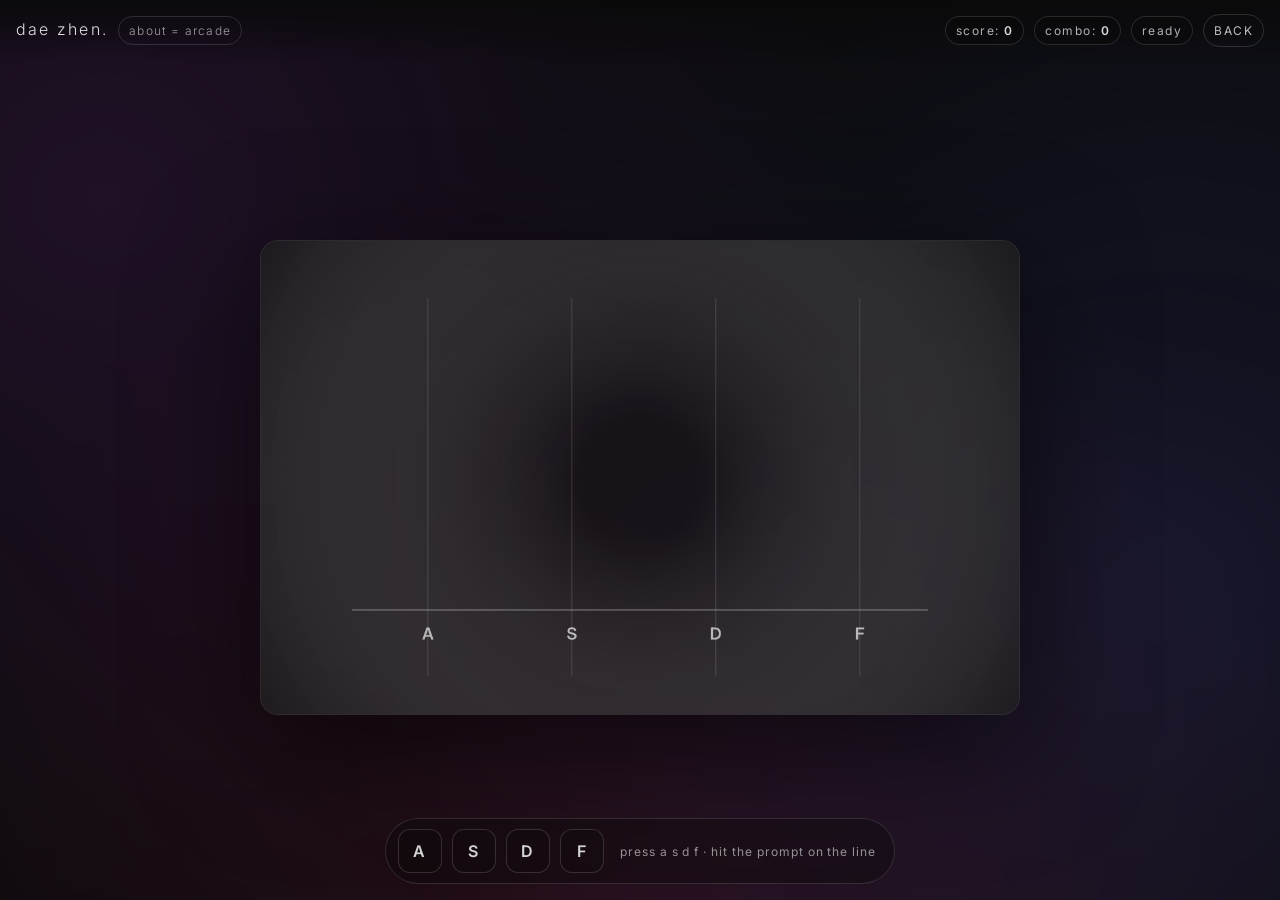
==== about.html @ 18a5322f "add arcade game to about page" ====
<!DOCTYPE html>
<html lang="en">
<head>
  <meta charset="UTF-8" />
  <meta name="viewport" content="width=device-width, initial-scale=1.0"/>
  <title>about · dae zhen.</title>

  <link rel="preconnect" href="https://fonts.googleapis.com">
  <link rel="preconnect" href="https://fonts.gstatic.com" crossorigin>
  <link href="https://fonts.googleapis.com/css2?family=Inter:wght@300;400;600&display=swap" rel="stylesheet">

  <style>
    :root{
      --bg:#0a0a0a;
      --fg:#eaeaea;
      --muted:rgba(234,234,234,0.65);
      --line:rgba(234,234,234,0.14);
    }
    *{box-sizing:border-box}
    body{
      margin:0;
      font-family:Inter,system-ui,sans-serif;
      background:var(--bg);
      color:var(--fg);
      min-height:100vh;
      overflow:hidden;
    }

    .glow{
      position:fixed; inset:-20%;
      background:
        radial-gradient(circle at 20% 30%, rgba(130,52,175,0.18), transparent 45%),
        radial-gradient(circle at 80% 60%, rgba(81,91,212,0.16), transparent 50%),
        radial-gradient(circle at 50% 90%, rgba(221,42,123,0.14), transparent 55%);
      filter: blur(24px);
      pointer-events:none;
      z-index:0;
    }

    header{
      position:fixed;
      top:0; left:0; right:0;
      padding:14px 16px;
      display:flex;
      align-items:center;
      justify-content:space-between;
      gap:12px;
      z-index:3;
      background: linear-gradient(to bottom, rgba(10,10,10,0.92), rgba(10,10,10,0));
    }
    .title{
      letter-spacing:0.14em;
      text-transform:lowercase;
      font-weight:300;
      opacity:0.95;
      display:flex;
      align-items:baseline;
      gap:10px;
      flex-wrap:wrap;
    }
    .pill{
      font-size:12px;
      color:rgba(234,234,234,0.7);
      border:1px solid rgba(234,234,234,0.16);
      padding:6px 10px;
      border-radius:999px;
      letter-spacing:0.1em;
      text-transform:lowercase;
    }
    .hud{
      display:flex; gap:10px; align-items:center;
      flex-wrap:wrap;
      justify-content:flex-end;
    }
    .hud span{
      font-size:12px;
      letter-spacing:0.12em;
      text-transform:lowercase;
      color:rgba(234,234,234,0.75);
      border:1px solid rgba(234,234,234,0.14);
      padding:6px 10px;
      border-radius:999px;
      background:rgba(10,10,10,0.35);
      backdrop-filter: blur(6px);
    }
    .hud b{color:rgba(234,234,234,0.92); font-weight:600}

    a.back{
      color:rgba(234,234,234,0.8);
      text-decoration:none;
      border:1px solid rgba(234,234,234,0.16);
      padding:8px 10px;
      border-radius:999px;
      letter-spacing:0.12em;
      text-transform:uppercase;
      font-size:12px;
    }
    a.back:hover{opacity:0.7}

    .wrap{
      position:relative;
      z-index:2;
      height:100vh;
      display:flex;
      align-items:center;
      justify-content:center;
      padding:72px 14px 18px;
    }

    .stage{
      width:min(760px, 100%);
      aspect-ratio: 16 / 10;
      border:1px solid rgba(234,234,234,0.14);
      border-radius:18px;
      background:rgba(10,10,10,0.55);
      backdrop-filter: blur(10px);
      box-shadow: 0 30px 120px rgba(0,0,0,0.55);
      overflow:hidden;
      position:relative;
    }
    canvas{display:block; width:100%; height:100%}

    .footer{
      position:fixed;
      bottom:0; left:0; right:0;
      padding:12px 14px 16px;
      display:flex;
      justify-content:center;
      z-index:3;
      gap:10px;
    }

    .keys{
      display:flex;
      gap:10px;
      align-items:center;
      border:1px solid rgba(234,234,234,0.14);
      border-radius:999px;
      padding:10px 12px;
      background:rgba(10,10,10,0.35);
      backdrop-filter: blur(8px);
      flex-wrap:wrap;
      justify-content:center;
    }
    .k{
      width:44px; height:44px;
      border-radius:12px;
      border:1px solid rgba(234,234,234,0.16);
      display:flex;
      align-items:center;
      justify-content:center;
      font-weight:600;
      letter-spacing:0.08em;
      color:rgba(234,234,234,0.9);
      user-select:none;
      cursor:pointer;
      background:rgba(10,10,10,0.25);
      transition: transform 0.08s ease, opacity 0.08s ease;
    }
    .k:active{transform: translateY(1px); opacity:0.9}
    .hint{
      color:rgba(234,234,234,0.6);
      letter-spacing:0.08em;
      text-transform:lowercase;
      font-size:12px;
      padding:0 6px;
    }
  </style>
</head>

<body>
  <div class="glow"></div>

  <header>
    <div class="title">
      <span>dae zhen.</span>
      <span class="pill">about = arcade</span>
    </div>
    <div class="hud">
      <span>score: <b id="score">0</b></span>
      <span>combo: <b id="combo">0</b></span>
      <span id="status">ready</span>
      <a class="back" href="/">back</a>
    </div>
  </header>

  <div class="wrap">
    <div class="stage">
      <canvas id="c" width="1280" height="800"></canvas>
    </div>
  </div>

  <div class="footer">
    <div class="keys" aria-label="controls">
      <div class="k" data-key="A">A</div>
      <div class="k" data-key="S">S</div>
      <div class="k" data-key="D">D</div>
      <div class="k" data-key="F">F</div>
      <div class="hint">press a s d f · hit the prompt on the line</div>
    </div>
  </div>

  <script>
    const canvas = document.getElementById("c");
    const ctx = canvas.getContext("2d");

    const scoreEl = document.getElementById("score");
    const comboEl = document.getElementById("combo");
    const statusEl = document.getElementById("status");

    const lanes = ["A","S","D","F"];
    const laneX = (i) => (canvas.width * (0.22 + i * 0.19));
    const hitY = canvas.height * 0.78;

    const callouts = [
      "killthesun",
      "t3ddyboi",
      "ghost stories 98",
      "saviour",
      "water",
      "fairmont freestyle",
      "4ever"
    ];

    let score = 0;
    let combo = 0;
    let t = 0;

    const notes = [];
    const baseSpeed = 3.2;

    function setStatus(text){ statusEl.textContent = text; }
    function clamp(n,a,b){ return Math.max(a, Math.min(b,n)); }

    function spawnNote(){
      const lane = Math.floor(Math.random() * lanes.length);
      const label = callouts[Math.floor(Math.random() * callouts.length)];
      notes.push({ lane, y: -40, label });
    }

    function roundRect(x,y,w,h,r){
      const rr = Math.min(r, w/2, h/2);
      ctx.beginPath();
      ctx.moveTo(x+rr, y);
      ctx.arcTo(x+w, y, x+w, y+h, rr);
      ctx.arcTo(x+w, y+h, x, y+h, rr);
      ctx.arcTo(x, y+h, x, y, rr);
      ctx.arcTo(x, y, x+w, y, rr);
      ctx.closePath();
    }

    function drawBackground(){
      ctx.clearRect(0,0,canvas.width,canvas.height);

      const g = ctx.createRadialGradient(canvas.width/2, canvas.height/2, 100, canvas.width/2, canvas.height/2, 900);
      g.addColorStop(0, "rgba(255,255,255,0.03)");
      g.addColorStop(1, "rgba(0,0,0,0.55)");
      ctx.fillStyle = g;
      ctx.fillRect(0,0,canvas.width,canvas.height);

      ctx.strokeStyle = "rgba(234,234,234,0.12)";
      ctx.lineWidth = 2;
      for(let i=0;i<lanes.length;i++){
        ctx.beginPath();
        ctx.moveTo(laneX(i), canvas.height*0.12);
        ctx.lineTo(laneX(i), canvas.height*0.92);
        ctx.stroke();
      }

      ctx.strokeStyle = "rgba(234,234,234,0.28)";
      ctx.lineWidth = 3;
      ctx.beginPath();
      ctx.moveTo(canvas.width*0.12, hitY);
      ctx.lineTo(canvas.width*0.88, hitY);
      ctx.stroke();

      ctx.font = "600 28px Inter, system-ui, sans-serif";
      ctx.textAlign = "center";
      ctx.textBaseline = "middle";
      for(let i=0;i<lanes.length;i++){
        ctx.fillStyle = "rgba(234,234,234,0.75)";
        ctx.fillText(lanes[i], laneX(i), hitY + 42);
      }
    }

    function drawNote(n){
      const x = laneX(n.lane);
      const w = 240;
      const h = 54;
      const y = n.y;

      const grad = ctx.createLinearGradient(x - w/2, y, x + w/2, y);
      grad.addColorStop(0, "rgba(245,133,41,0.85)");
      grad.addColorStop(0.33, "rgba(221,42,123,0.85)");
      grad.addColorStop(0.66, "rgba(129,52,175,0.85)");
      grad.addColorStop(1, "rgba(81,91,212,0.85)");

      ctx.fillStyle = "rgba(10,10,10,0.65)";
      ctx.strokeStyle = grad;
      ctx.lineWidth = 3;

      roundRect(x - w/2, y - h/2, w, h, 14);
      ctx.fill();
      ctx.stroke();

      ctx.fillStyle = "rgba(234,234,234,0.95)";
      ctx.font = "400 18px Inter, system-ui, sans-serif";
      ctx.fillText(n.label, x, y);
    }

    function update(){
      t++;

      const ramp = clamp(Math.floor(t / 1200), 0, 6);
      const speed = baseSpeed + ramp * 0.25;
      const spawnEvery = clamp(52 - ramp * 3, 30, 52);

      if(t % spawnEvery === 0) spawnNote();

      for(const n of notes){
        n.y += speed * 2.2;
      }

      for(let i=notes.length-1;i>=0;i--){
        if(notes[i].y > canvas.height + 80){
          notes.splice(i,1);
          combo = 0;
          comboEl.textContent = combo;
          setStatus("miss");
        }
      }
    }

    function draw(){
      drawBackground();
      for(const n of notes) drawNote(n);
    }

    function judge(laneKey){
      const laneIndex = lanes.indexOf(laneKey);
      if(laneIndex === -1) return;

      let bestIdx = -1;
      let bestDist = Infinity;

      for(let i=0;i<notes.length;i++){
        const n = notes[i];
        if(n.lane !== laneIndex) continue;
        const dist = Math.abs(n.y - hitY);
        if(dist < bestDist){
          bestDist = dist;
          bestIdx = i;
        }
      }

      if(bestIdx === -1){
        combo = 0;
        comboEl.textContent = combo;
        setStatus("miss");
        return;
      }

      if(bestDist <= 18){
        notes.splice(bestIdx,1);
        score += 150 + combo * 2;
        combo += 1;
        setStatus("perfect");
      } else if(bestDist <= 42){
        notes.splice(bestIdx,1);
        score += 80 + combo;
        combo += 1;
        setStatus("good");
      } else {
        combo = 0;
        setStatus("miss");
      }

      scoreEl.textContent = score;
      comboEl.textContent = combo;
    }

    function loop(){
      update();
      draw();
      requestAnimationFrame(loop);
    }
    loop();

    window.addEventListener("keydown", (e) => {
      const k = e.key.toUpperCase();
      if(lanes.includes(k)) judge(k);
    });

    document.querySelectorAll(".k").forEach(btn => {
      btn.addEventListener("click", () => judge(btn.dataset.key));
      btn.addEventListener("touchstart", (e) => { e.preventDefault(); judge(btn.dataset.key); }, {passive:false});
    });
  </script>
</body>
</html>
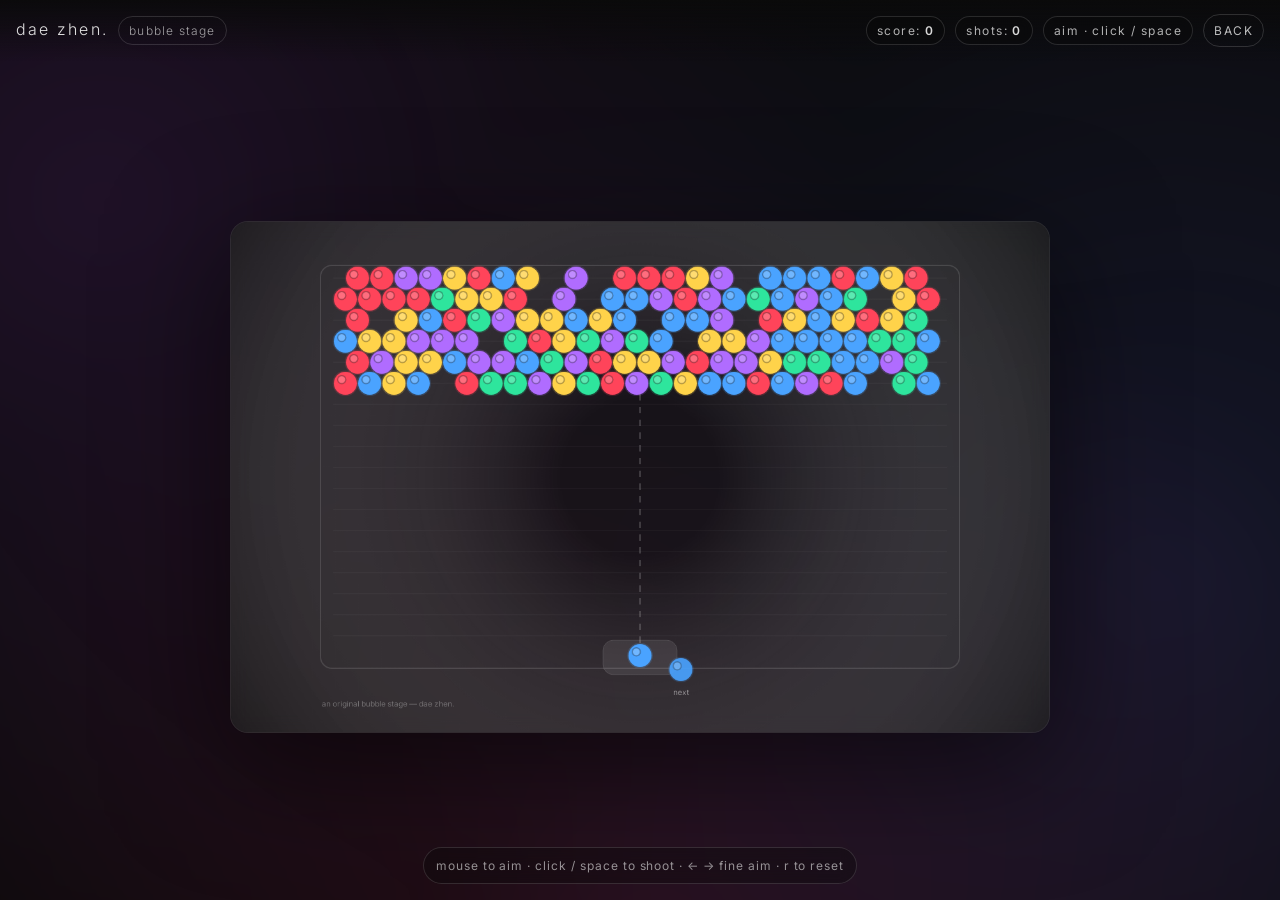
==== commit 7c3846df: "add bubble shooter game to about page" ====
--- a/about.html
+++ b/about.html
@@ -4,182 +4,46 @@
   <meta charset="UTF-8" />
   <meta name="viewport" content="width=device-width, initial-scale=1.0"/>
   <title>about · dae zhen.</title>
-
   <link rel="preconnect" href="https://fonts.googleapis.com">
   <link rel="preconnect" href="https://fonts.gstatic.com" crossorigin>
   <link href="https://fonts.googleapis.com/css2?family=Inter:wght@300;400;600&display=swap" rel="stylesheet">
-
   <style>
-    :root{
-      --bg:#0a0a0a;
-      --fg:#eaeaea;
-      --muted:rgba(234,234,234,0.65);
-      --line:rgba(234,234,234,0.14);
-    }
+    :root{--bg:#0a0a0a;--fg:#eaeaea;--muted:rgba(234,234,234,.65);--line:rgba(234,234,234,.14)}
     *{box-sizing:border-box}
-    body{
-      margin:0;
-      font-family:Inter,system-ui,sans-serif;
-      background:var(--bg);
-      color:var(--fg);
-      min-height:100vh;
-      overflow:hidden;
-    }
-
-    .glow{
-      position:fixed; inset:-20%;
-      background:
-        radial-gradient(circle at 20% 30%, rgba(130,52,175,0.18), transparent 45%),
-        radial-gradient(circle at 80% 60%, rgba(81,91,212,0.16), transparent 50%),
-        radial-gradient(circle at 50% 90%, rgba(221,42,123,0.14), transparent 55%);
-      filter: blur(24px);
-      pointer-events:none;
-      z-index:0;
-    }
-
-    header{
-      position:fixed;
-      top:0; left:0; right:0;
-      padding:14px 16px;
-      display:flex;
-      align-items:center;
-      justify-content:space-between;
-      gap:12px;
-      z-index:3;
-      background: linear-gradient(to bottom, rgba(10,10,10,0.92), rgba(10,10,10,0));
-    }
-    .title{
-      letter-spacing:0.14em;
-      text-transform:lowercase;
-      font-weight:300;
-      opacity:0.95;
-      display:flex;
-      align-items:baseline;
-      gap:10px;
-      flex-wrap:wrap;
-    }
-    .pill{
-      font-size:12px;
-      color:rgba(234,234,234,0.7);
-      border:1px solid rgba(234,234,234,0.16);
-      padding:6px 10px;
-      border-radius:999px;
-      letter-spacing:0.1em;
-      text-transform:lowercase;
-    }
-    .hud{
-      display:flex; gap:10px; align-items:center;
-      flex-wrap:wrap;
-      justify-content:flex-end;
-    }
-    .hud span{
-      font-size:12px;
-      letter-spacing:0.12em;
-      text-transform:lowercase;
-      color:rgba(234,234,234,0.75);
-      border:1px solid rgba(234,234,234,0.14);
-      padding:6px 10px;
-      border-radius:999px;
-      background:rgba(10,10,10,0.35);
-      backdrop-filter: blur(6px);
-    }
-    .hud b{color:rgba(234,234,234,0.92); font-weight:600}
-
-    a.back{
-      color:rgba(234,234,234,0.8);
-      text-decoration:none;
-      border:1px solid rgba(234,234,234,0.16);
-      padding:8px 10px;
-      border-radius:999px;
-      letter-spacing:0.12em;
-      text-transform:uppercase;
-      font-size:12px;
-    }
-    a.back:hover{opacity:0.7}
-
-    .wrap{
-      position:relative;
-      z-index:2;
-      height:100vh;
-      display:flex;
-      align-items:center;
-      justify-content:center;
-      padding:72px 14px 18px;
-    }
-
-    .stage{
-      width:min(760px, 100%);
-      aspect-ratio: 16 / 10;
-      border:1px solid rgba(234,234,234,0.14);
-      border-radius:18px;
-      background:rgba(10,10,10,0.55);
-      backdrop-filter: blur(10px);
-      box-shadow: 0 30px 120px rgba(0,0,0,0.55);
-      overflow:hidden;
-      position:relative;
-    }
-    canvas{display:block; width:100%; height:100%}
-
-    .footer{
-      position:fixed;
-      bottom:0; left:0; right:0;
-      padding:12px 14px 16px;
-      display:flex;
-      justify-content:center;
-      z-index:3;
-      gap:10px;
-    }
-
-    .keys{
-      display:flex;
-      gap:10px;
-      align-items:center;
-      border:1px solid rgba(234,234,234,0.14);
-      border-radius:999px;
-      padding:10px 12px;
-      background:rgba(10,10,10,0.35);
-      backdrop-filter: blur(8px);
-      flex-wrap:wrap;
-      justify-content:center;
-    }
-    .k{
-      width:44px; height:44px;
-      border-radius:12px;
-      border:1px solid rgba(234,234,234,0.16);
-      display:flex;
-      align-items:center;
-      justify-content:center;
-      font-weight:600;
-      letter-spacing:0.08em;
-      color:rgba(234,234,234,0.9);
-      user-select:none;
-      cursor:pointer;
-      background:rgba(10,10,10,0.25);
-      transition: transform 0.08s ease, opacity 0.08s ease;
-    }
-    .k:active{transform: translateY(1px); opacity:0.9}
-    .hint{
-      color:rgba(234,234,234,0.6);
-      letter-spacing:0.08em;
-      text-transform:lowercase;
-      font-size:12px;
-      padding:0 6px;
-    }
+    body{margin:0;font-family:Inter,system-ui,sans-serif;background:var(--bg);color:var(--fg);min-height:100vh;overflow:hidden}
+    .glow{position:fixed;inset:-20%;background:
+      radial-gradient(circle at 20% 30%, rgba(130,52,175,.18), transparent 45%),
+      radial-gradient(circle at 80% 60%, rgba(81,91,212,.16), transparent 50%),
+      radial-gradient(circle at 50% 90%, rgba(221,42,123,.14), transparent 55%);
+      filter:blur(24px);pointer-events:none;z-index:0}
+    header{position:fixed;top:0;left:0;right:0;padding:14px 16px;display:flex;align-items:center;justify-content:space-between;gap:12px;z-index:3;
+      background:linear-gradient(to bottom, rgba(10,10,10,.92), rgba(10,10,10,0))}
+    .title{letter-spacing:.14em;text-transform:lowercase;font-weight:300;opacity:.95;display:flex;gap:10px;flex-wrap:wrap;align-items:baseline}
+    .pill{font-size:12px;color:rgba(234,234,234,.7);border:1px solid rgba(234,234,234,.16);padding:6px 10px;border-radius:999px;letter-spacing:.1em;text-transform:lowercase}
+    .hud{display:flex;gap:10px;align-items:center;flex-wrap:wrap;justify-content:flex-end}
+    .hud span{font-size:12px;letter-spacing:.12em;text-transform:lowercase;color:rgba(234,234,234,.75);
+      border:1px solid rgba(234,234,234,.14);padding:6px 10px;border-radius:999px;background:rgba(10,10,10,.35);backdrop-filter:blur(6px)}
+    .hud b{color:rgba(234,234,234,.92);font-weight:600}
+    a.back{color:rgba(234,234,234,.8);text-decoration:none;border:1px solid rgba(234,234,234,.16);padding:8px 10px;border-radius:999px;
+      letter-spacing:.12em;text-transform:uppercase;font-size:12px}
+    a.back:hover{opacity:.7}
+    .wrap{position:relative;z-index:2;height:100vh;display:flex;align-items:center;justify-content:center;padding:72px 14px 18px}
+    .stage{width:min(820px,100%);aspect-ratio:16/10;border:1px solid rgba(234,234,234,.14);border-radius:18px;background:rgba(10,10,10,.55);
+      backdrop-filter:blur(10px);box-shadow:0 30px 120px rgba(0,0,0,.55);overflow:hidden;position:relative}
+    canvas{display:block;width:100%;height:100%}
+    .footer{position:fixed;bottom:0;left:0;right:0;padding:12px 14px 16px;display:flex;justify-content:center;z-index:3;gap:10px}
+    .hint{border:1px solid rgba(234,234,234,.14);border-radius:999px;padding:10px 12px;background:rgba(10,10,10,.35);backdrop-filter:blur(8px);
+      color:rgba(234,234,234,.6);letter-spacing:.08em;text-transform:lowercase;font-size:12px}
   </style>
 </head>
-
 <body>
   <div class="glow"></div>
-
   <header>
-    <div class="title">
-      <span>dae zhen.</span>
-      <span class="pill">about = arcade</span>
-    </div>
+    <div class="title"><span>dae zhen.</span><span class="pill">bubble stage</span></div>
     <div class="hud">
       <span>score: <b id="score">0</b></span>
-      <span>combo: <b id="combo">0</b></span>
-      <span id="status">ready</span>
+      <span>shots: <b id="shots">0</b></span>
+      <span id="status">aim · click / space</span>
       <a class="back" href="/">back</a>
     </div>
   </header>
@@ -191,210 +55,474 @@
   </div>
 
   <div class="footer">
-    <div class="keys" aria-label="controls">
-      <div class="k" data-key="A">A</div>
-      <div class="k" data-key="S">S</div>
-      <div class="k" data-key="D">D</div>
-      <div class="k" data-key="F">F</div>
-      <div class="hint">press a s d f · hit the prompt on the line</div>
-    </div>
+    <div class="hint">mouse to aim · click / space to shoot · ← → fine aim · r to reset</div>
   </div>
 
-  <script>
-    const canvas = document.getElementById("c");
-    const ctx = canvas.getContext("2d");
-
-    const scoreEl = document.getElementById("score");
-    const comboEl = document.getElementById("combo");
-    const statusEl = document.getElementById("status");
-
-    const lanes = ["A","S","D","F"];
-    const laneX = (i) => (canvas.width * (0.22 + i * 0.19));
-    const hitY = canvas.height * 0.78;
-
-    const callouts = [
-      "killthesun",
-      "t3ddyboi",
-      "ghost stories 98",
-      "saviour",
-      "water",
-      "fairmont freestyle",
-      "4ever"
-    ];
-
-    let score = 0;
-    let combo = 0;
-    let t = 0;
-
-    const notes = [];
-    const baseSpeed = 3.2;
-
-    function setStatus(text){ statusEl.textContent = text; }
-    function clamp(n,a,b){ return Math.max(a, Math.min(b,n)); }
-
-    function spawnNote(){
-      const lane = Math.floor(Math.random() * lanes.length);
-      const label = callouts[Math.floor(Math.random() * callouts.length)];
-      notes.push({ lane, y: -40, label });
-    }
-
-    function roundRect(x,y,w,h,r){
-      const rr = Math.min(r, w/2, h/2);
+<script>
+(() => {
+  const canvas = document.getElementById("c");
+  const ctx = canvas.getContext("2d");
+  const scoreEl = document.getElementById("score");
+  const shotsEl = document.getElementById("shots");
+  const statusEl = document.getElementById("status");
+
+  // --- game params ---
+  const W = canvas.width, H = canvas.height;
+  const R = 18;                 // bubble radius
+  const GAP = 2;
+  const STEP_X = (R*2 + GAP);
+  const STEP_Y = Math.round((R*2 + GAP) * 0.86); // hex-ish vertical spacing
+  const TOP_PAD = 70;
+  const FIELD_TOP = TOP_PAD + 18;
+  const FIELD_LEFT = 160;
+  const FIELD_RIGHT = W - 160;
+  const FIELD_BOTTOM = H - 120;
+
+  const COLORS = [
+    {name:"red",   fill:"#ff445a"},
+    {name:"yellow",fill:"#ffd34a"},
+    {name:"green", fill:"#2ee59d"},
+    {name:"blue",  fill:"#4aa3ff"},
+    {name:"purple",fill:"#b06cff"}
+  ];
+
+  // song-title flair (purely cosmetic text flashes)
+  const SONGS = ["killthesun","t3ddyboi","ghost stories 98","saviour","water","fairmont freestyle","4ever"];
+
+  let score = 0;
+  let shots = 0;
+
+  // aim
+  let aimX = W/2, aimY = FIELD_BOTTOM;
+  let aimAngle = -Math.PI/2;
+  let fineAim = 0;
+
+  // shooter
+  const shooter = {
+    x: W/2,
+    y: FIELD_BOTTOM,
+    next: randColor(),
+    curr: randColor()
+  };
+
+  // moving bubble
+  let projectile = null;
+
+  // grid (hex-ish)
+  // store bubbles as {x,y,colorIndex}
+  const bubbles = [];
+
+  function setStatus(t){ statusEl.textContent = t; }
+
+  function randColor() {
+    return Math.floor(Math.random() * COLORS.length);
+  }
+
+  function reset() {
+    bubbles.length = 0;
+    score = 0; shots = 0;
+    shooter.curr = randColor();
+    shooter.next = randColor();
+    projectile = null;
+    setStatus("aim · click / space");
+    seedCeiling();
+    updateHud();
+  }
+
+  function updateHud(){
+    scoreEl.textContent = score;
+    shotsEl.textContent = shots;
+  }
+
+  function seedCeiling() {
+    // create a starting ceiling with random bubbles
+    const rows = 6;
+    const cols = Math.floor((FIELD_RIGHT - FIELD_LEFT) / STEP_X);
+    for(let row=0; row<rows; row++){
+      for(let col=0; col<cols; col++){
+        const offset = (row % 2) ? STEP_X/2 : 0;
+        const x = FIELD_LEFT + col*STEP_X + offset;
+        const y = FIELD_TOP + row*STEP_Y;
+        if (x < FIELD_LEFT+R || x > FIELD_RIGHT-R) continue;
+        if (Math.random() < 0.92) {
+          bubbles.push({x,y,c: randColor()});
+        }
+      }
+    }
+  }
+
+  // helpers
+  function dist(a,b,c,d){ const dx=a-c, dy=b-d; return Math.hypot(dx,dy); }
+
+  function clamp(v,a,b){ return Math.max(a, Math.min(b, v)); }
+
+  function drawBackground() {
+    ctx.clearRect(0,0,W,H);
+
+    // soft vignette
+    const g = ctx.createRadialGradient(W/2,H/2,120,W/2,H/2,900);
+    g.addColorStop(0,"rgba(255,255,255,0.03)");
+    g.addColorStop(1,"rgba(0,0,0,0.62)");
+    ctx.fillStyle = g;
+    ctx.fillRect(0,0,W,H);
+
+    // playfield frame
+    ctx.strokeStyle = "rgba(234,234,234,0.14)";
+    ctx.lineWidth = 2;
+    roundRect(FIELD_LEFT-20, FIELD_TOP-20, (FIELD_RIGHT-FIELD_LEFT)+40, (FIELD_BOTTOM-FIELD_TOP)+40, 18);
+    ctx.stroke();
+
+    // subtle grid lines
+    ctx.strokeStyle = "rgba(234,234,234,0.06)";
+    ctx.lineWidth = 1;
+    for(let y=FIELD_TOP; y<=FIELD_BOTTOM; y+=STEP_Y){
       ctx.beginPath();
-      ctx.moveTo(x+rr, y);
-      ctx.arcTo(x+w, y, x+w, y+h, rr);
-      ctx.arcTo(x+w, y+h, x, y+h, rr);
-      ctx.arcTo(x, y+h, x, y, rr);
-      ctx.arcTo(x, y, x+w, y, rr);
-      ctx.closePath();
-    }
-
-    function drawBackground(){
-      ctx.clearRect(0,0,canvas.width,canvas.height);
-
-      const g = ctx.createRadialGradient(canvas.width/2, canvas.height/2, 100, canvas.width/2, canvas.height/2, 900);
-      g.addColorStop(0, "rgba(255,255,255,0.03)");
-      g.addColorStop(1, "rgba(0,0,0,0.55)");
-      ctx.fillStyle = g;
-      ctx.fillRect(0,0,canvas.width,canvas.height);
-
-      ctx.strokeStyle = "rgba(234,234,234,0.12)";
-      ctx.lineWidth = 2;
-      for(let i=0;i<lanes.length;i++){
-        ctx.beginPath();
-        ctx.moveTo(laneX(i), canvas.height*0.12);
-        ctx.lineTo(laneX(i), canvas.height*0.92);
-        ctx.stroke();
-      }
-
-      ctx.strokeStyle = "rgba(234,234,234,0.28)";
-      ctx.lineWidth = 3;
-      ctx.beginPath();
-      ctx.moveTo(canvas.width*0.12, hitY);
-      ctx.lineTo(canvas.width*0.88, hitY);
+      ctx.moveTo(FIELD_LEFT, y);
+      ctx.lineTo(FIELD_RIGHT, y);
       ctx.stroke();
-
-      ctx.font = "600 28px Inter, system-ui, sans-serif";
-      ctx.textAlign = "center";
-      ctx.textBaseline = "middle";
-      for(let i=0;i<lanes.length;i++){
-        ctx.fillStyle = "rgba(234,234,234,0.75)";
-        ctx.fillText(lanes[i], laneX(i), hitY + 42);
-      }
-    }
-
-    function drawNote(n){
-      const x = laneX(n.lane);
-      const w = 240;
-      const h = 54;
-      const y = n.y;
-
-      const grad = ctx.createLinearGradient(x - w/2, y, x + w/2, y);
-      grad.addColorStop(0, "rgba(245,133,41,0.85)");
-      grad.addColorStop(0.33, "rgba(221,42,123,0.85)");
-      grad.addColorStop(0.66, "rgba(129,52,175,0.85)");
-      grad.addColorStop(1, "rgba(81,91,212,0.85)");
-
-      ctx.fillStyle = "rgba(10,10,10,0.65)";
-      ctx.strokeStyle = grad;
-      ctx.lineWidth = 3;
-
-      roundRect(x - w/2, y - h/2, w, h, 14);
-      ctx.fill();
-      ctx.stroke();
-
-      ctx.fillStyle = "rgba(234,234,234,0.95)";
-      ctx.font = "400 18px Inter, system-ui, sans-serif";
-      ctx.fillText(n.label, x, y);
-    }
-
-    function update(){
-      t++;
-
-      const ramp = clamp(Math.floor(t / 1200), 0, 6);
-      const speed = baseSpeed + ramp * 0.25;
-      const spawnEvery = clamp(52 - ramp * 3, 30, 52);
-
-      if(t % spawnEvery === 0) spawnNote();
-
-      for(const n of notes){
-        n.y += speed * 2.2;
-      }
-
-      for(let i=notes.length-1;i>=0;i--){
-        if(notes[i].y > canvas.height + 80){
-          notes.splice(i,1);
-          combo = 0;
-          comboEl.textContent = combo;
-          setStatus("miss");
+    }
+  }
+
+  function roundRect(x,y,w,h,r){
+    const rr = Math.min(r,w/2,h/2);
+    ctx.beginPath();
+    ctx.moveTo(x+rr,y);
+    ctx.arcTo(x+w,y,x+w,y+h,rr);
+    ctx.arcTo(x+w,y+h,x,y+h,rr);
+    ctx.arcTo(x,y+h,x,y,rr);
+    ctx.arcTo(x,y,x+w,y,rr);
+    ctx.closePath();
+  }
+
+  function drawBubble(x,y,ci,alpha=1){
+    const col = COLORS[ci].fill;
+    ctx.save();
+    ctx.globalAlpha = alpha;
+    // glow
+    ctx.beginPath();
+    ctx.arc(x,y,R+2,0,Math.PI*2);
+    ctx.fillStyle = col;
+    ctx.globalAlpha = alpha*0.20;
+    ctx.fill();
+
+    // body
+    ctx.globalAlpha = alpha;
+    ctx.beginPath();
+    ctx.arc(x,y,R,0,Math.PI*2);
+    ctx.fillStyle = col;
+    ctx.fill();
+
+    // highlight
+    ctx.beginPath();
+    ctx.arc(x-R*0.32, y-R*0.32, R*0.35, 0, Math.PI*2);
+    ctx.fillStyle = "rgba(255,255,255,0.22)";
+    ctx.fill();
+
+    // rim
+    ctx.lineWidth = 2;
+    ctx.strokeStyle = "rgba(10,10,10,0.30)";
+    ctx.stroke();
+
+    ctx.restore();
+  }
+
+  function drawShooter(){
+    // base
+    ctx.fillStyle = "rgba(234,234,234,0.10)";
+    roundRect(shooter.x-58, shooter.y-24, 116, 54, 16);
+    ctx.fill();
+    ctx.strokeStyle = "rgba(234,234,234,0.14)";
+    ctx.stroke();
+
+    // aim line
+    const len = 420;
+    const x2 = shooter.x + Math.cos(aimAngle)*len;
+    const y2 = shooter.y + Math.sin(aimAngle)*len;
+    ctx.setLineDash([10,10]);
+    ctx.strokeStyle = "rgba(234,234,234,0.25)";
+    ctx.lineWidth = 2;
+    ctx.beginPath();
+    ctx.moveTo(shooter.x, shooter.y);
+    ctx.lineTo(x2, y2);
+    ctx.stroke();
+    ctx.setLineDash([]);
+
+    // current + next
+    drawBubble(shooter.x, shooter.y, shooter.curr, 1);
+    drawBubble(shooter.x+64, shooter.y+22, shooter.next, 0.9);
+
+    ctx.fillStyle = "rgba(234,234,234,0.55)";
+    ctx.font = "12px Inter, system-ui, sans-serif";
+    ctx.textAlign = "center";
+    ctx.fillText("next", shooter.x+64, shooter.y+62);
+  }
+
+  function draw(){
+    drawBackground();
+
+    // ceiling bubbles
+    for(const b of bubbles){
+      drawBubble(b.x,b.y,b.c,1);
+    }
+
+    // projectile
+    if(projectile){
+      drawBubble(projectile.x, projectile.y, projectile.c, 1);
+    }
+
+    drawShooter();
+
+    // tiny footer label inside canvas
+    ctx.fillStyle = "rgba(234,234,234,0.35)";
+    ctx.font = "12px Inter, system-ui, sans-serif";
+    ctx.textAlign = "left";
+    ctx.fillText("an original bubble stage — dae zhen.", FIELD_LEFT-18, FIELD_BOTTOM+80);
+  }
+
+  function step(){
+    if(projectile){
+      projectile.x += projectile.vx;
+      projectile.y += projectile.vy;
+
+      // bounce off walls
+      if(projectile.x <= FIELD_LEFT+R){
+        projectile.x = FIELD_LEFT+R;
+        projectile.vx *= -1;
+      }
+      if(projectile.x >= FIELD_RIGHT-R){
+        projectile.x = FIELD_RIGHT-R;
+        projectile.vx *= -1;
+      }
+
+      // collide with top
+      if(projectile.y <= FIELD_TOP+R){
+        projectile.y = FIELD_TOP+R;
+        stickProjectile();
+      } else {
+        // collide with existing bubbles
+        for(const b of bubbles){
+          if(dist(projectile.x,projectile.y,b.x,b.y) <= R*2 - 1){
+            stickProjectile();
+            break;
+          }
         }
       }
     }
 
-    function draw(){
-      drawBackground();
-      for(const n of notes) drawNote(n);
-    }
-
-    function judge(laneKey){
-      const laneIndex = lanes.indexOf(laneKey);
-      if(laneIndex === -1) return;
-
-      let bestIdx = -1;
-      let bestDist = Infinity;
-
-      for(let i=0;i<notes.length;i++){
-        const n = notes[i];
-        if(n.lane !== laneIndex) continue;
-        const dist = Math.abs(n.y - hitY);
-        if(dist < bestDist){
-          bestDist = dist;
-          bestIdx = i;
+    draw();
+    requestAnimationFrame(step);
+  }
+
+  function stickProjectile(){
+    // place projectile onto nearest hex-ish snap point
+    const p = projectile;
+    projectile = null;
+
+    const cols = Math.floor((FIELD_RIGHT - FIELD_LEFT) / STEP_X);
+    let best = null;
+    let bestD = Infinity;
+
+    // search a reasonable row range based on y
+    const approxRow = Math.round((p.y - FIELD_TOP)/STEP_Y);
+    for(let r = Math.max(0, approxRow-4); r <= approxRow+4; r++){
+      const offset = (r%2) ? STEP_X/2 : 0;
+      for(let c=0;c<=cols;c++){
+        const x = FIELD_LEFT + c*STEP_X + offset;
+        const y = FIELD_TOP + r*STEP_Y;
+        if (x < FIELD_LEFT+R || x > FIELD_RIGHT-R) continue;
+        const d = dist(p.x,p.y,x,y);
+        if(d < bestD){
+          bestD = d;
+          best = {x,y};
         }
       }
-
-      if(bestIdx === -1){
-        combo = 0;
-        comboEl.textContent = combo;
-        setStatus("miss");
-        return;
-      }
-
-      if(bestDist <= 18){
-        notes.splice(bestIdx,1);
-        score += 150 + combo * 2;
-        combo += 1;
-        setStatus("perfect");
-      } else if(bestDist <= 42){
-        notes.splice(bestIdx,1);
-        score += 80 + combo;
-        combo += 1;
-        setStatus("good");
-      } else {
-        combo = 0;
-        setStatus("miss");
-      }
-
-      scoreEl.textContent = score;
-      comboEl.textContent = combo;
-    }
-
-    function loop(){
-      update();
-      draw();
-      requestAnimationFrame(loop);
-    }
-    loop();
-
-    window.addEventListener("keydown", (e) => {
-      const k = e.key.toUpperCase();
-      if(lanes.includes(k)) judge(k);
-    });
-
-    document.querySelectorAll(".k").forEach(btn => {
-      btn.addEventListener("click", () => judge(btn.dataset.key));
-      btn.addEventListener("touchstart", (e) => { e.preventDefault(); judge(btn.dataset.key); }, {passive:false});
-    });
-  </script>
+    }
+
+    // if somehow no best, just drop it
+    const placed = {x: best?best.x:p.x, y: best?best.y:p.y, c: p.c};
+
+    // avoid exact overlap: if spot occupied, nudge search outward
+    if(isOccupied(placed.x, placed.y)){
+      const n = findNearestFree(placed.x, placed.y);
+      placed.x = n.x; placed.y = n.y;
+    }
+
+    bubbles.push(placed);
+    shots += 1;
+
+    // pop matches
+    const popped = popMatchesFrom(placed);
+    if(popped > 0){
+      score += popped * 100;
+      setStatus(popped >= 8 ? randomSong() : "pop");
+    } else {
+      setStatus("stick");
+    }
+
+    // drop “floating” clusters not connected to top
+    const dropped = dropFloaters();
+    if(dropped > 0){
+      score += dropped * 60;
+      setStatus("drop");
+    }
+
+    // rotate shooter colors
+    shooter.curr = shooter.next;
+    shooter.next = randColor();
+
+    updateHud();
+  }
+
+  function isOccupied(x,y){
+    for(const b of bubbles){
+      if(dist(x,y,b.x,b.y) < 3) return true;
+    }
+    return false;
+  }
+
+  function findNearestFree(x,y){
+    // brute search near the same row/neighbor rows
+    const cols = Math.floor((FIELD_RIGHT - FIELD_LEFT) / STEP_X);
+    const baseRow = Math.round((y - FIELD_TOP)/STEP_Y);
+    for(let ring=0; ring<8; ring++){
+      for(let r=baseRow-ring; r<=baseRow+ring; r++){
+        if(r<0) continue;
+        const offset = (r%2) ? STEP_X/2 : 0;
+        for(let c=0; c<=cols; c++){
+          const xx = FIELD_LEFT + c*STEP_X + offset;
+          const yy = FIELD_TOP + r*STEP_Y;
+          if (xx < FIELD_LEFT+R || xx > FIELD_RIGHT-R) continue;
+          if(!isOccupied(xx,yy)) return {x:xx,y:yy};
+        }
+      }
+    }
+    return {x,y};
+  }
+
+  function neighbors(ofB){
+    // neighbors are bubbles within ~2R
+    const out = [];
+    for(const b of bubbles){
+      if(b === ofB) continue;
+      if(dist(ofB.x,ofB.y,b.x,b.y) <= (R*2 + 6)) out.push(b);
+    }
+    return out;
+  }
+
+  function popMatchesFrom(start){
+    // BFS same color
+    const target = start.c;
+    const seen = new Set();
+    const stack = [start];
+    const group = [];
+
+    while(stack.length){
+      const cur = stack.pop();
+      const key = cur.x + "," + cur.y;
+      if(seen.has(key)) continue;
+      seen.add(key);
+
+      if(cur.c !== target) continue;
+      group.push(cur);
+
+      for(const nb of neighbors(cur)){
+        const k2 = nb.x + "," + nb.y;
+        if(!seen.has(k2) && nb.c === target) stack.push(nb);
+      }
+    }
+
+    if(group.length >= 3){
+      // remove all in group
+      for(const g of group){
+        const idx = bubbles.indexOf(g);
+        if(idx >= 0) bubbles.splice(idx,1);
+      }
+      return group.length;
+    }
+    return 0;
+  }
+
+  function dropFloaters(){
+    // mark bubbles connected to top boundary
+    const connected = new Set();
+    const tops = bubbles.filter(b => b.y <= FIELD_TOP + 1); // top row
+    const queue = [...tops];
+
+    while(queue.length){
+      const cur = queue.pop();
+      const key = cur.x + "," + cur.y;
+      if(connected.has(key)) continue;
+      connected.add(key);
+      for(const nb of neighbors(cur)){
+        const k2 = nb.x + "," + nb.y;
+        if(!connected.has(k2)) queue.push(nb);
+      }
+    }
+
+    // drop anything not connected
+    let dropped = 0;
+    for(let i=bubbles.length-1;i>=0;i--){
+      const b = bubbles[i];
+      const key = b.x + "," + b.y;
+      if(!connected.has(key)){
+        bubbles.splice(i,1);
+        dropped++;
+      }
+    }
+    return dropped;
+  }
+
+  function randomSong(){
+    return SONGS[Math.floor(Math.random()*SONGS.length)];
+  }
+
+  function shoot(){
+    if(projectile) return; // one at a time
+    const speed = 10.6;
+    projectile = {
+      x: shooter.x,
+      y: shooter.y,
+      c: shooter.curr,
+      vx: Math.cos(aimAngle)*speed,
+      vy: Math.sin(aimAngle)*speed
+    };
+    setStatus("shoot");
+  }
+
+  function updateAimFromPointer(clientX, clientY){
+    const rect = canvas.getBoundingClientRect();
+    const mx = (clientX - rect.left) * (W / rect.width);
+    const my = (clientY - rect.top) * (H / rect.height);
+    aimX = mx; aimY = my;
+
+    const dx = mx - shooter.x;
+    const dy = my - shooter.y;
+
+    // constrain aim upward
+    let ang = Math.atan2(dy, dx);
+    const min = (-Math.PI + 0.35);
+    const max = (-0.35);
+    // map to range around -PI/2
+    // ensure ang is between min..max (upward cone)
+    ang = clamp(ang, min, max);
+    aimAngle = ang + fineAim;
+    aimAngle = clamp(aimAngle, min, max);
+  }
+
+  // input
+  canvas.addEventListener("mousemove", (e)=> updateAimFromPointer(e.clientX,e.clientY));
+  canvas.addEventListener("click", ()=> shoot());
+  window.addEventListener("keydown", (e)=>{
+    if(e.key === " "){ e.preventDefault(); shoot(); }
+    if(e.key === "ArrowLeft"){ fineAim -= 0.03; aimAngle -= 0.03; }
+    if(e.key === "ArrowRight"){ fineAim += 0.03; aimAngle += 0.03; }
+    if(e.key.toLowerCase() === "r"){ reset(); }
+  });
+
+  // kick off
+  reset();
+  step();
+})();
+</script>
 </body>
 </html>
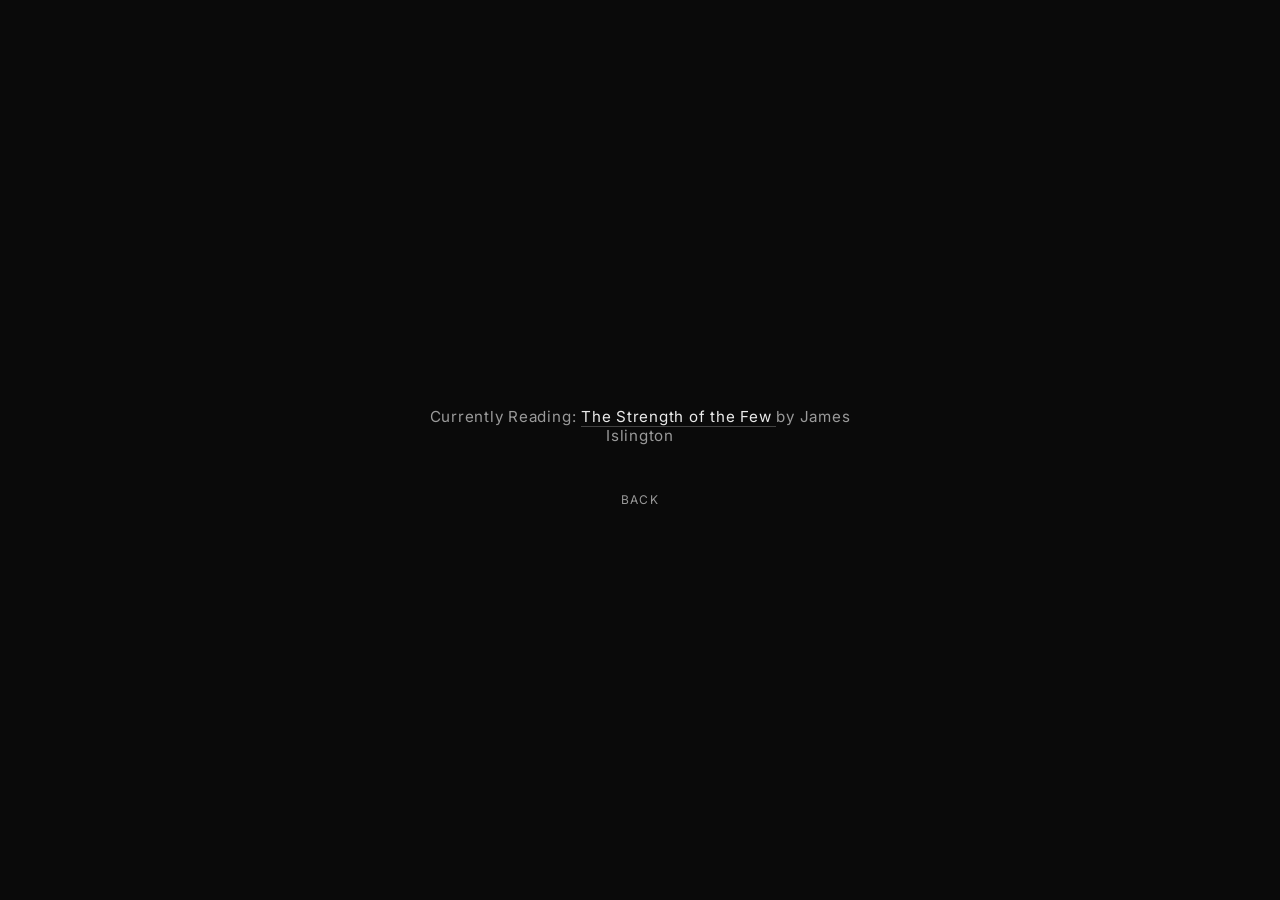
==== commit 486d6c99: "Update to currently reading Refactor CSS styles and improve HTML structure." ====
--- a/about.html
+++ b/about.html
@@ -4,525 +4,79 @@
   <meta charset="UTF-8" />
   <meta name="viewport" content="width=device-width, initial-scale=1.0"/>
   <title>about · dae zhen.</title>
+
   <link rel="preconnect" href="https://fonts.googleapis.com">
   <link rel="preconnect" href="https://fonts.gstatic.com" crossorigin>
   <link href="https://fonts.googleapis.com/css2?family=Inter:wght@300;400;600&display=swap" rel="stylesheet">
+
   <style>
-    :root{--bg:#0a0a0a;--fg:#eaeaea;--muted:rgba(234,234,234,.65);--line:rgba(234,234,234,.14)}
-    *{box-sizing:border-box}
-    body{margin:0;font-family:Inter,system-ui,sans-serif;background:var(--bg);color:var(--fg);min-height:100vh;overflow:hidden}
-    .glow{position:fixed;inset:-20%;background:
-      radial-gradient(circle at 20% 30%, rgba(130,52,175,.18), transparent 45%),
-      radial-gradient(circle at 80% 60%, rgba(81,91,212,.16), transparent 50%),
-      radial-gradient(circle at 50% 90%, rgba(221,42,123,.14), transparent 55%);
-      filter:blur(24px);pointer-events:none;z-index:0}
-    header{position:fixed;top:0;left:0;right:0;padding:14px 16px;display:flex;align-items:center;justify-content:space-between;gap:12px;z-index:3;
-      background:linear-gradient(to bottom, rgba(10,10,10,.92), rgba(10,10,10,0))}
-    .title{letter-spacing:.14em;text-transform:lowercase;font-weight:300;opacity:.95;display:flex;gap:10px;flex-wrap:wrap;align-items:baseline}
-    .pill{font-size:12px;color:rgba(234,234,234,.7);border:1px solid rgba(234,234,234,.16);padding:6px 10px;border-radius:999px;letter-spacing:.1em;text-transform:lowercase}
-    .hud{display:flex;gap:10px;align-items:center;flex-wrap:wrap;justify-content:flex-end}
-    .hud span{font-size:12px;letter-spacing:.12em;text-transform:lowercase;color:rgba(234,234,234,.75);
-      border:1px solid rgba(234,234,234,.14);padding:6px 10px;border-radius:999px;background:rgba(10,10,10,.35);backdrop-filter:blur(6px)}
-    .hud b{color:rgba(234,234,234,.92);font-weight:600}
-    a.back{color:rgba(234,234,234,.8);text-decoration:none;border:1px solid rgba(234,234,234,.16);padding:8px 10px;border-radius:999px;
-      letter-spacing:.12em;text-transform:uppercase;font-size:12px}
-    a.back:hover{opacity:.7}
-    .wrap{position:relative;z-index:2;height:100vh;display:flex;align-items:center;justify-content:center;padding:72px 14px 18px}
-    .stage{width:min(820px,100%);aspect-ratio:16/10;border:1px solid rgba(234,234,234,.14);border-radius:18px;background:rgba(10,10,10,.55);
-      backdrop-filter:blur(10px);box-shadow:0 30px 120px rgba(0,0,0,.55);overflow:hidden;position:relative}
-    canvas{display:block;width:100%;height:100%}
-    .footer{position:fixed;bottom:0;left:0;right:0;padding:12px 14px 16px;display:flex;justify-content:center;z-index:3;gap:10px}
-    .hint{border:1px solid rgba(234,234,234,.14);border-radius:999px;padding:10px 12px;background:rgba(10,10,10,.35);backdrop-filter:blur(8px);
-      color:rgba(234,234,234,.6);letter-spacing:.08em;text-transform:lowercase;font-size:12px}
+    :root {
+      --bg: #0a0a0a;
+      --fg: #eaeaea;
+      --muted: #9a9a9a;
+    }
+
+    * { box-sizing: border-box; }
+
+    body {
+      margin: 0;
+      font-family: 'Inter', system-ui, sans-serif;
+      background: var(--bg);
+      color: var(--fg);
+      min-height: 100vh;
+      display: flex;
+      align-items: center;
+      justify-content: center;
+    }
+
+    main {
+      text-align: center;
+      max-width: 520px;
+      padding: 2rem;
+    }
+
+    p {
+      font-size: 0.95rem;
+      letter-spacing: 0.05em;
+      color: var(--muted);
+    }
+
+    a {
+      color: var(--fg);
+      text-decoration: none;
+      border-bottom: 1px solid rgba(234,234,234,0.25);
+    }
+
+    a:hover {
+      opacity: 0.7;
+    }
+
+    .back {
+      display: inline-block;
+      margin-top: 2rem;
+      font-size: 0.75rem;
+      letter-spacing: 0.12em;
+      text-transform: uppercase;
+      color: var(--muted);
+      border: none;
+    }
   </style>
 </head>
 <body>
-  <div class="glow"></div>
-  <header>
-    <div class="title"><span>dae zhen.</span><span class="pill">bubble stage</span></div>
-    <div class="hud">
-      <span>score: <b id="score">0</b></span>
-      <span>shots: <b id="shots">0</b></span>
-      <span id="status">aim · click / space</span>
-      <a class="back" href="/">back</a>
-    </div>
-  </header>
+  <main>
+    <p>
+      Currently Reading:
+      <a
+        href="https://www.amazon.com/Strength-Few-Hierarchy-James-Islington/dp/1982141239/ref=tmm_hrd_swatch_0"
+        target="_blank"
+        rel="noopener noreferrer"
+      >
+        The Strength of the Few
+      </a>
+      by James Islington
+    </p>
 
-  <div class="wrap">
-    <div class="stage">
-      <canvas id="c" width="1280" height="800"></canvas>
-    </div>
-  </div>
-
-  <div class="footer">
-    <div class="hint">mouse to aim · click / space to shoot · ← → fine aim · r to reset</div>
-  </div>
-
-<script>
-(() => {
-  const canvas = document.getElementById("c");
-  const ctx = canvas.getContext("2d");
-  const scoreEl = document.getElementById("score");
-  const shotsEl = document.getElementById("shots");
-  const statusEl = document.getElementById("status");
-
-  // --- game params ---
-  const W = canvas.width, H = canvas.height;
-  const R = 18;                 // bubble radius
-  const GAP = 2;
-  const STEP_X = (R*2 + GAP);
-  const STEP_Y = Math.round((R*2 + GAP) * 0.86); // hex-ish vertical spacing
-  const TOP_PAD = 70;
-  const FIELD_TOP = TOP_PAD + 18;
-  const FIELD_LEFT = 160;
-  const FIELD_RIGHT = W - 160;
-  const FIELD_BOTTOM = H - 120;
-
-  const COLORS = [
-    {name:"red",   fill:"#ff445a"},
-    {name:"yellow",fill:"#ffd34a"},
-    {name:"green", fill:"#2ee59d"},
-    {name:"blue",  fill:"#4aa3ff"},
-    {name:"purple",fill:"#b06cff"}
-  ];
-
-  // song-title flair (purely cosmetic text flashes)
-  const SONGS = ["killthesun","t3ddyboi","ghost stories 98","saviour","water","fairmont freestyle","4ever"];
-
-  let score = 0;
-  let shots = 0;
-
-  // aim
-  let aimX = W/2, aimY = FIELD_BOTTOM;
-  let aimAngle = -Math.PI/2;
-  let fineAim = 0;
-
-  // shooter
-  const shooter = {
-    x: W/2,
-    y: FIELD_BOTTOM,
-    next: randColor(),
-    curr: randColor()
-  };
-
-  // moving bubble
-  let projectile = null;
-
-  // grid (hex-ish)
-  // store bubbles as {x,y,colorIndex}
-  const bubbles = [];
-
-  function setStatus(t){ statusEl.textContent = t; }
-
-  function randColor() {
-    return Math.floor(Math.random() * COLORS.length);
-  }
-
-  function reset() {
-    bubbles.length = 0;
-    score = 0; shots = 0;
-    shooter.curr = randColor();
-    shooter.next = randColor();
-    projectile = null;
-    setStatus("aim · click / space");
-    seedCeiling();
-    updateHud();
-  }
-
-  function updateHud(){
-    scoreEl.textContent = score;
-    shotsEl.textContent = shots;
-  }
-
-  function seedCeiling() {
-    // create a starting ceiling with random bubbles
-    const rows = 6;
-    const cols = Math.floor((FIELD_RIGHT - FIELD_LEFT) / STEP_X);
-    for(let row=0; row<rows; row++){
-      for(let col=0; col<cols; col++){
-        const offset = (row % 2) ? STEP_X/2 : 0;
-        const x = FIELD_LEFT + col*STEP_X + offset;
-        const y = FIELD_TOP + row*STEP_Y;
-        if (x < FIELD_LEFT+R || x > FIELD_RIGHT-R) continue;
-        if (Math.random() < 0.92) {
-          bubbles.push({x,y,c: randColor()});
-        }
-      }
-    }
-  }
-
-  // helpers
-  function dist(a,b,c,d){ const dx=a-c, dy=b-d; return Math.hypot(dx,dy); }
-
-  function clamp(v,a,b){ return Math.max(a, Math.min(b, v)); }
-
-  function drawBackground() {
-    ctx.clearRect(0,0,W,H);
-
-    // soft vignette
-    const g = ctx.createRadialGradient(W/2,H/2,120,W/2,H/2,900);
-    g.addColorStop(0,"rgba(255,255,255,0.03)");
-    g.addColorStop(1,"rgba(0,0,0,0.62)");
-    ctx.fillStyle = g;
-    ctx.fillRect(0,0,W,H);
-
-    // playfield frame
-    ctx.strokeStyle = "rgba(234,234,234,0.14)";
-    ctx.lineWidth = 2;
-    roundRect(FIELD_LEFT-20, FIELD_TOP-20, (FIELD_RIGHT-FIELD_LEFT)+40, (FIELD_BOTTOM-FIELD_TOP)+40, 18);
-    ctx.stroke();
-
-    // subtle grid lines
-    ctx.strokeStyle = "rgba(234,234,234,0.06)";
-    ctx.lineWidth = 1;
-    for(let y=FIELD_TOP; y<=FIELD_BOTTOM; y+=STEP_Y){
-      ctx.beginPath();
-      ctx.moveTo(FIELD_LEFT, y);
-      ctx.lineTo(FIELD_RIGHT, y);
-      ctx.stroke();
-    }
-  }
-
-  function roundRect(x,y,w,h,r){
-    const rr = Math.min(r,w/2,h/2);
-    ctx.beginPath();
-    ctx.moveTo(x+rr,y);
-    ctx.arcTo(x+w,y,x+w,y+h,rr);
-    ctx.arcTo(x+w,y+h,x,y+h,rr);
-    ctx.arcTo(x,y+h,x,y,rr);
-    ctx.arcTo(x,y,x+w,y,rr);
-    ctx.closePath();
-  }
-
-  function drawBubble(x,y,ci,alpha=1){
-    const col = COLORS[ci].fill;
-    ctx.save();
-    ctx.globalAlpha = alpha;
-    // glow
-    ctx.beginPath();
-    ctx.arc(x,y,R+2,0,Math.PI*2);
-    ctx.fillStyle = col;
-    ctx.globalAlpha = alpha*0.20;
-    ctx.fill();
-
-    // body
-    ctx.globalAlpha = alpha;
-    ctx.beginPath();
-    ctx.arc(x,y,R,0,Math.PI*2);
-    ctx.fillStyle = col;
-    ctx.fill();
-
-    // highlight
-    ctx.beginPath();
-    ctx.arc(x-R*0.32, y-R*0.32, R*0.35, 0, Math.PI*2);
-    ctx.fillStyle = "rgba(255,255,255,0.22)";
-    ctx.fill();
-
-    // rim
-    ctx.lineWidth = 2;
-    ctx.strokeStyle = "rgba(10,10,10,0.30)";
-    ctx.stroke();
-
-    ctx.restore();
-  }
-
-  function drawShooter(){
-    // base
-    ctx.fillStyle = "rgba(234,234,234,0.10)";
-    roundRect(shooter.x-58, shooter.y-24, 116, 54, 16);
-    ctx.fill();
-    ctx.strokeStyle = "rgba(234,234,234,0.14)";
-    ctx.stroke();
-
-    // aim line
-    const len = 420;
-    const x2 = shooter.x + Math.cos(aimAngle)*len;
-    const y2 = shooter.y + Math.sin(aimAngle)*len;
-    ctx.setLineDash([10,10]);
-    ctx.strokeStyle = "rgba(234,234,234,0.25)";
-    ctx.lineWidth = 2;
-    ctx.beginPath();
-    ctx.moveTo(shooter.x, shooter.y);
-    ctx.lineTo(x2, y2);
-    ctx.stroke();
-    ctx.setLineDash([]);
-
-    // current + next
-    drawBubble(shooter.x, shooter.y, shooter.curr, 1);
-    drawBubble(shooter.x+64, shooter.y+22, shooter.next, 0.9);
-
-    ctx.fillStyle = "rgba(234,234,234,0.55)";
-    ctx.font = "12px Inter, system-ui, sans-serif";
-    ctx.textAlign = "center";
-    ctx.fillText("next", shooter.x+64, shooter.y+62);
-  }
-
-  function draw(){
-    drawBackground();
-
-    // ceiling bubbles
-    for(const b of bubbles){
-      drawBubble(b.x,b.y,b.c,1);
-    }
-
-    // projectile
-    if(projectile){
-      drawBubble(projectile.x, projectile.y, projectile.c, 1);
-    }
-
-    drawShooter();
-
-    // tiny footer label inside canvas
-    ctx.fillStyle = "rgba(234,234,234,0.35)";
-    ctx.font = "12px Inter, system-ui, sans-serif";
-    ctx.textAlign = "left";
-    ctx.fillText("an original bubble stage — dae zhen.", FIELD_LEFT-18, FIELD_BOTTOM+80);
-  }
-
-  function step(){
-    if(projectile){
-      projectile.x += projectile.vx;
-      projectile.y += projectile.vy;
-
-      // bounce off walls
-      if(projectile.x <= FIELD_LEFT+R){
-        projectile.x = FIELD_LEFT+R;
-        projectile.vx *= -1;
-      }
-      if(projectile.x >= FIELD_RIGHT-R){
-        projectile.x = FIELD_RIGHT-R;
-        projectile.vx *= -1;
-      }
-
-      // collide with top
-      if(projectile.y <= FIELD_TOP+R){
-        projectile.y = FIELD_TOP+R;
-        stickProjectile();
-      } else {
-        // collide with existing bubbles
-        for(const b of bubbles){
-          if(dist(projectile.x,projectile.y,b.x,b.y) <= R*2 - 1){
-            stickProjectile();
-            break;
-          }
-        }
-      }
-    }
-
-    draw();
-    requestAnimationFrame(step);
-  }
-
-  function stickProjectile(){
-    // place projectile onto nearest hex-ish snap point
-    const p = projectile;
-    projectile = null;
-
-    const cols = Math.floor((FIELD_RIGHT - FIELD_LEFT) / STEP_X);
-    let best = null;
-    let bestD = Infinity;
-
-    // search a reasonable row range based on y
-    const approxRow = Math.round((p.y - FIELD_TOP)/STEP_Y);
-    for(let r = Math.max(0, approxRow-4); r <= approxRow+4; r++){
-      const offset = (r%2) ? STEP_X/2 : 0;
-      for(let c=0;c<=cols;c++){
-        const x = FIELD_LEFT + c*STEP_X + offset;
-        const y = FIELD_TOP + r*STEP_Y;
-        if (x < FIELD_LEFT+R || x > FIELD_RIGHT-R) continue;
-        const d = dist(p.x,p.y,x,y);
-        if(d < bestD){
-          bestD = d;
-          best = {x,y};
-        }
-      }
-    }
-
-    // if somehow no best, just drop it
-    const placed = {x: best?best.x:p.x, y: best?best.y:p.y, c: p.c};
-
-    // avoid exact overlap: if spot occupied, nudge search outward
-    if(isOccupied(placed.x, placed.y)){
-      const n = findNearestFree(placed.x, placed.y);
-      placed.x = n.x; placed.y = n.y;
-    }
-
-    bubbles.push(placed);
-    shots += 1;
-
-    // pop matches
-    const popped = popMatchesFrom(placed);
-    if(popped > 0){
-      score += popped * 100;
-      setStatus(popped >= 8 ? randomSong() : "pop");
-    } else {
-      setStatus("stick");
-    }
-
-    // drop “floating” clusters not connected to top
-    const dropped = dropFloaters();
-    if(dropped > 0){
-      score += dropped * 60;
-      setStatus("drop");
-    }
-
-    // rotate shooter colors
-    shooter.curr = shooter.next;
-    shooter.next = randColor();
-
-    updateHud();
-  }
-
-  function isOccupied(x,y){
-    for(const b of bubbles){
-      if(dist(x,y,b.x,b.y) < 3) return true;
-    }
-    return false;
-  }
-
-  function findNearestFree(x,y){
-    // brute search near the same row/neighbor rows
-    const cols = Math.floor((FIELD_RIGHT - FIELD_LEFT) / STEP_X);
-    const baseRow = Math.round((y - FIELD_TOP)/STEP_Y);
-    for(let ring=0; ring<8; ring++){
-      for(let r=baseRow-ring; r<=baseRow+ring; r++){
-        if(r<0) continue;
-        const offset = (r%2) ? STEP_X/2 : 0;
-        for(let c=0; c<=cols; c++){
-          const xx = FIELD_LEFT + c*STEP_X + offset;
-          const yy = FIELD_TOP + r*STEP_Y;
-          if (xx < FIELD_LEFT+R || xx > FIELD_RIGHT-R) continue;
-          if(!isOccupied(xx,yy)) return {x:xx,y:yy};
-        }
-      }
-    }
-    return {x,y};
-  }
-
-  function neighbors(ofB){
-    // neighbors are bubbles within ~2R
-    const out = [];
-    for(const b of bubbles){
-      if(b === ofB) continue;
-      if(dist(ofB.x,ofB.y,b.x,b.y) <= (R*2 + 6)) out.push(b);
-    }
-    return out;
-  }
-
-  function popMatchesFrom(start){
-    // BFS same color
-    const target = start.c;
-    const seen = new Set();
-    const stack = [start];
-    const group = [];
-
-    while(stack.length){
-      const cur = stack.pop();
-      const key = cur.x + "," + cur.y;
-      if(seen.has(key)) continue;
-      seen.add(key);
-
-      if(cur.c !== target) continue;
-      group.push(cur);
-
-      for(const nb of neighbors(cur)){
-        const k2 = nb.x + "," + nb.y;
-        if(!seen.has(k2) && nb.c === target) stack.push(nb);
-      }
-    }
-
-    if(group.length >= 3){
-      // remove all in group
-      for(const g of group){
-        const idx = bubbles.indexOf(g);
-        if(idx >= 0) bubbles.splice(idx,1);
-      }
-      return group.length;
-    }
-    return 0;
-  }
-
-  function dropFloaters(){
-    // mark bubbles connected to top boundary
-    const connected = new Set();
-    const tops = bubbles.filter(b => b.y <= FIELD_TOP + 1); // top row
-    const queue = [...tops];
-
-    while(queue.length){
-      const cur = queue.pop();
-      const key = cur.x + "," + cur.y;
-      if(connected.has(key)) continue;
-      connected.add(key);
-      for(const nb of neighbors(cur)){
-        const k2 = nb.x + "," + nb.y;
-        if(!connected.has(k2)) queue.push(nb);
-      }
-    }
-
-    // drop anything not connected
-    let dropped = 0;
-    for(let i=bubbles.length-1;i>=0;i--){
-      const b = bubbles[i];
-      const key = b.x + "," + b.y;
-      if(!connected.has(key)){
-        bubbles.splice(i,1);
-        dropped++;
-      }
-    }
-    return dropped;
-  }
-
-  function randomSong(){
-    return SONGS[Math.floor(Math.random()*SONGS.length)];
-  }
-
-  function shoot(){
-    if(projectile) return; // one at a time
-    const speed = 10.6;
-    projectile = {
-      x: shooter.x,
-      y: shooter.y,
-      c: shooter.curr,
-      vx: Math.cos(aimAngle)*speed,
-      vy: Math.sin(aimAngle)*speed
-    };
-    setStatus("shoot");
-  }
-
-  function updateAimFromPointer(clientX, clientY){
-    const rect = canvas.getBoundingClientRect();
-    const mx = (clientX - rect.left) * (W / rect.width);
-    const my = (clientY - rect.top) * (H / rect.height);
-    aimX = mx; aimY = my;
-
-    const dx = mx - shooter.x;
-    const dy = my - shooter.y;
-
-    // constrain aim upward
-    let ang = Math.atan2(dy, dx);
-    const min = (-Math.PI + 0.35);
-    const max = (-0.35);
-    // map to range around -PI/2
-    // ensure ang is between min..max (upward cone)
-    ang = clamp(ang, min, max);
-    aimAngle = ang + fineAim;
-    aimAngle = clamp(aimAngle, min, max);
-  }
-
-  // input
-  canvas.addEventListener("mousemove", (e)=> updateAimFromPointer(e.clientX,e.clientY));
-  canvas.addEventListener("click", ()=> shoot());
-  window.addEventListener("keydown", (e)=>{
-    if(e.key === " "){ e.preventDefault(); shoot(); }
-    if(e.key === "ArrowLeft"){ fineAim -= 0.03; aimAngle -= 0.03; }
-    if(e.key === "ArrowRight"){ fineAim += 0.03; aimAngle += 0.03; }
-    if(e.key.toLowerCase() === "r"){ reset(); }
-  });
-
-  // kick off
-  reset();
-  step();
-})();
-</script>
+    <a href="/" class="back">back</a>
+  </main>
 </body>
 </html>
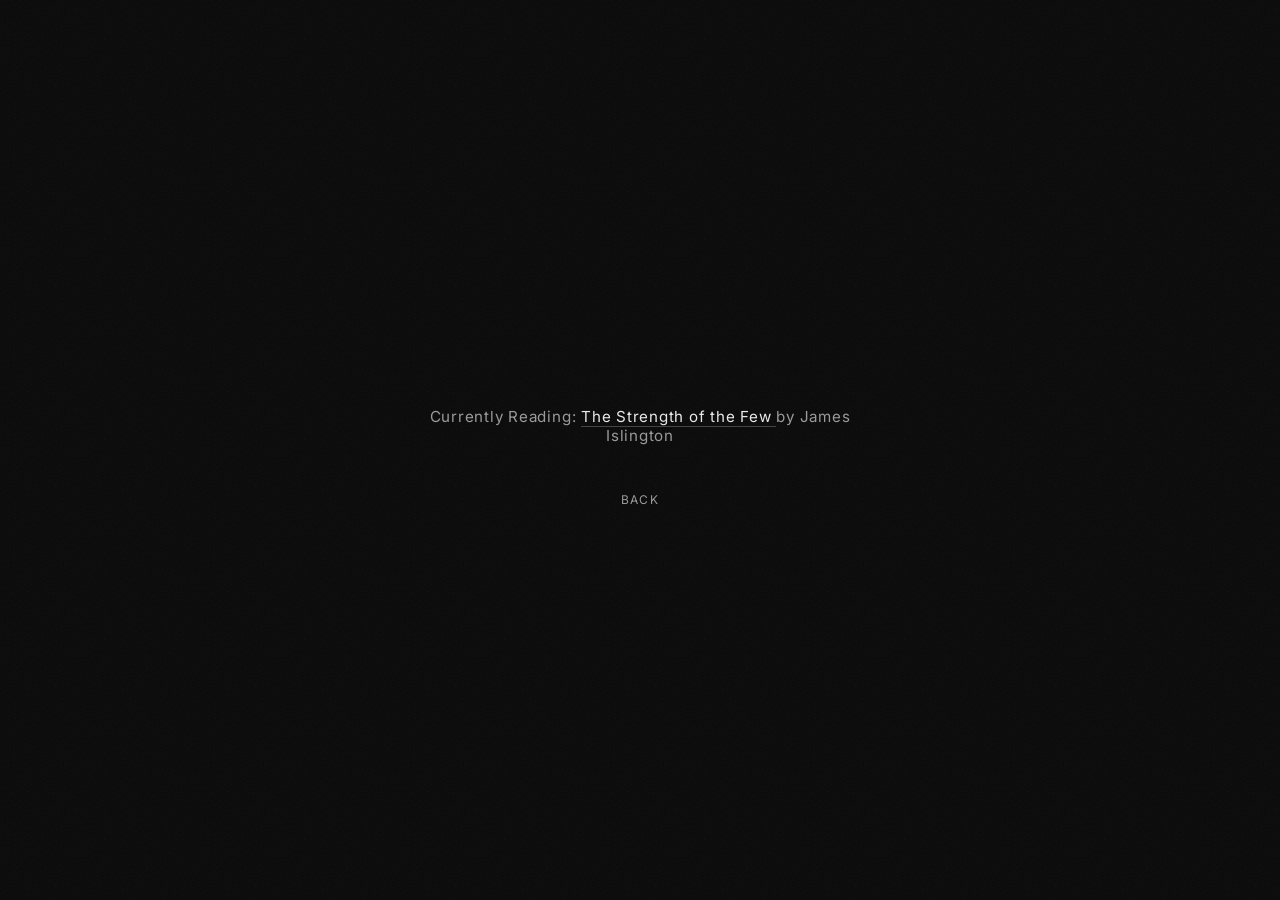
==== commit c9fa91df: "Add film grain, cursor glow, and scroll fades Co-Authored-By: Claude Opus 5.5 <noreply@anthropic.com" ====
--- a/about.html
+++ b/about.html
@@ -61,6 +61,8 @@
       border: none;
     }
   </style>
+  <link rel="stylesheet" href="/atmosphere.css">
+  <script src="/atmosphere.js"></script>
 </head>
 <body>
   <main>
--- a/atmosphere.css
+++ b/atmosphere.css
@@ -0,0 +1,71 @@
+/* atmosphere: film grain, cursor glow, slow fades (see atmosphere.js) */
+
+/* film grain: oversized noise layer nudged around in slow discrete steps */
+html::after {
+  content: "";
+  position: fixed;
+  top: -50%;
+  left: -50%;
+  width: 200%;
+  height: 200%;
+  pointer-events: none;
+  z-index: 9999;
+  opacity: 0.05;
+  background-image: url("data:image/svg+xml,%3Csvg xmlns='http://www.w3.org/2000/svg' width='200' height='200'%3E%3Cfilter id='n'%3E%3CfeTurbulence type='fractalNoise' baseFrequency='0.85' numOctaves='3' stitchTiles='stitch'/%3E%3CfeColorMatrix type='saturate' values='0'/%3E%3C/filter%3E%3Crect width='100%25' height='100%25' filter='url(%23n)'/%3E%3C/svg%3E");
+  background-size: 200px 200px;
+  will-change: transform;
+  animation: fx-grain 7s steps(1) infinite;
+}
+
+@keyframes fx-grain {
+  0%   { transform: translate3d(0, 0, 0); }
+  10%  { transform: translate3d(-3%, 2%, 0); }
+  20%  { transform: translate3d(2%, -4%, 0); }
+  30%  { transform: translate3d(-5%, -1%, 0); }
+  40%  { transform: translate3d(4%, 3%, 0); }
+  50%  { transform: translate3d(-2%, 5%, 0); }
+  60%  { transform: translate3d(5%, -2%, 0); }
+  70%  { transform: translate3d(-4%, -5%, 0); }
+  80%  { transform: translate3d(1%, 4%, 0); }
+  90%  { transform: translate3d(-1%, -3%, 0); }
+}
+
+/* cursor glow: element is created by atmosphere.js on fine-pointer devices only */
+.fx-glow {
+  position: fixed;
+  top: 0;
+  left: 0;
+  width: 360px;
+  height: 360px;
+  margin: -180px 0 0 -180px;
+  border-radius: 50%;
+  pointer-events: none;
+  z-index: 9998;
+  background: radial-gradient(circle, rgba(255, 70, 50, 0.09) 0%, rgba(255, 70, 50, 0.04) 35%, rgba(255, 70, 50, 0) 70%);
+  mix-blend-mode: screen;
+  opacity: 0;
+  transition: opacity 0.6s ease;
+  will-change: transform;
+}
+
+.fx-glow.fx-on { opacity: 1; }
+
+/* slow fades: html.fx is only set by atmosphere.js, so content stays visible without JS.
+   once an element has faded in it gets .fx-done and drops back to its own styles. */
+html.fx main > *:not(.fx-done),
+html.fx .stage:not(.fx-done),
+html.fx img:not(.fx-done) {
+  opacity: 0;
+  transform: translate3d(0, 14px, 0);
+}
+
+html.fx .fx-in.fx-in:not(.fx-done) {
+  opacity: 1;
+  transform: translate3d(0, 0, 0);
+  transition: opacity 1s ease, transform 1s cubic-bezier(0.22, 1, 0.36, 1);
+}
+
+@media (prefers-reduced-motion: reduce) {
+  html::after { animation: none; }
+  .fx-glow { display: none; }
+}
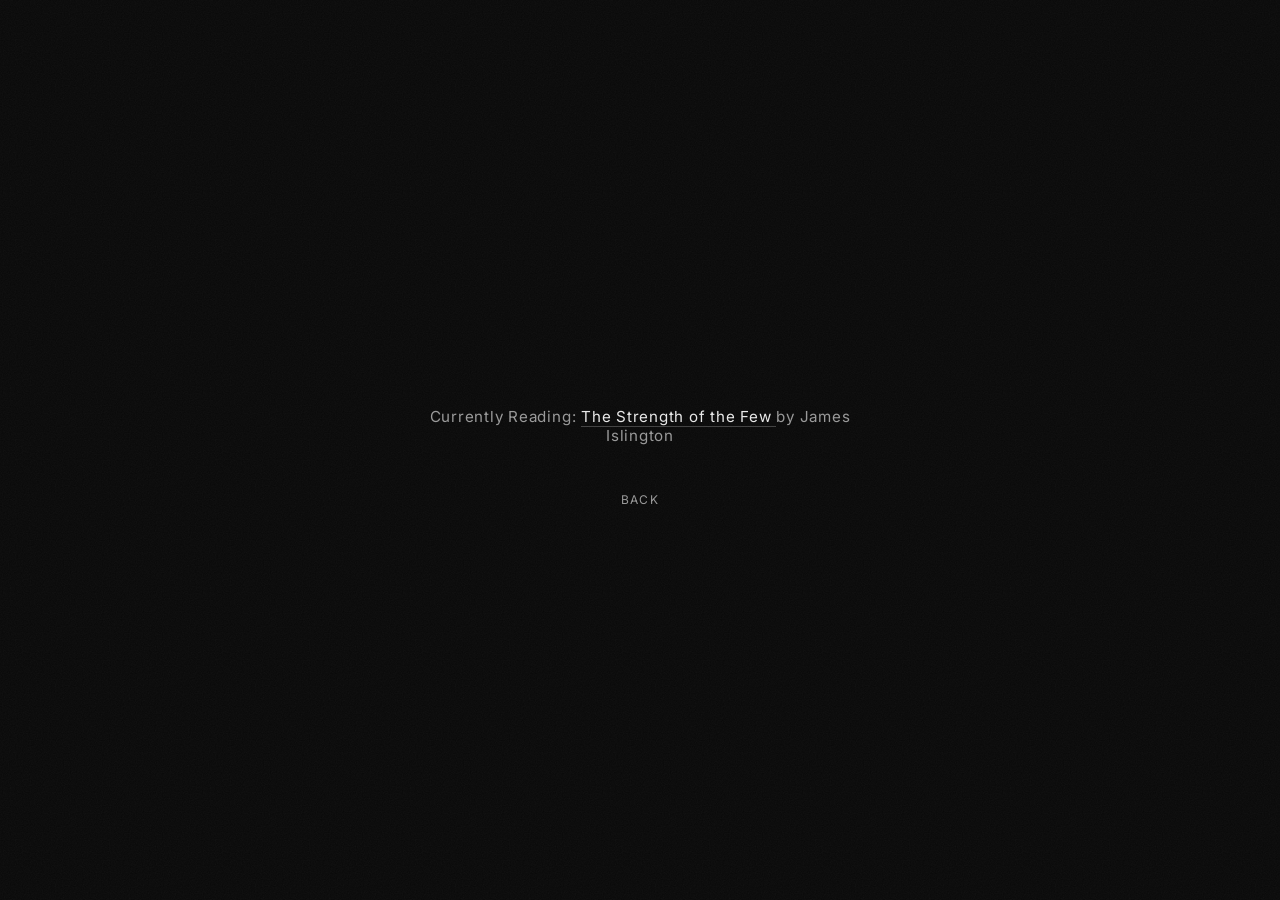
==== commit 194099de: "Add torchlit album hero, share previews, favicon, 404, and page transitions - Homepage hero: DoG art" ====
--- a/about.html
+++ b/about.html
@@ -4,6 +4,25 @@
   <meta charset="UTF-8" />
   <meta name="viewport" content="width=device-width, initial-scale=1.0"/>
   <title>about · dae zhen.</title>
+  <meta name="description" content="album in mixing." />
+  <meta name="theme-color" content="#0a0a0a" />
+  <link rel="icon" href="/favicon.svg" type="image/svg+xml">
+
+  <!-- share preview -->
+  <meta property="og:type" content="website" />
+  <meta property="og:site_name" content="dae zhen" />
+  <meta property="og:title" content="dae zhen" />
+  <meta property="og:description" content="album in mixing." />
+  <meta property="og:url" content="https://dae-zhen.com/about.html" />
+  <meta property="og:image" content="https://dae-zhen.com/images/og.jpg" />
+  <meta property="og:image:width" content="1200" />
+  <meta property="og:image:height" content="630" />
+  <meta property="og:image:alt" content="dae zhen playing guitar against a pale wall, black and white" />
+  <meta name="twitter:card" content="summary_large_image" />
+  <meta name="twitter:title" content="dae zhen" />
+  <meta name="twitter:description" content="album in mixing." />
+  <meta name="twitter:image" content="https://dae-zhen.com/images/og.jpg" />
+  <meta name="twitter:image:alt" content="dae zhen playing guitar against a pale wall, black and white" />
 
   <link rel="preconnect" href="https://fonts.googleapis.com">
   <link rel="preconnect" href="https://fonts.gstatic.com" crossorigin>
--- a/atmosphere.css
+++ b/atmosphere.css
@@ -54,7 +54,7 @@
    once an element has faded in it gets .fx-done and drops back to its own styles. */
 html.fx main > *:not(.fx-done),
 html.fx .stage:not(.fx-done),
-html.fx img:not(.fx-done) {
+html.fx img:not(.fx-done):not(.hero-art) {
   opacity: 0;
   transform: translate3d(0, 14px, 0);
 }
@@ -69,3 +69,14 @@
   html::after { animation: none; }
   .fx-glow { display: none; }
 }
+
+/* slow cross-fade between pages (supported browsers only; others just navigate) */
+@media (prefers-reduced-motion: no-preference) {
+  @view-transition { navigation: auto; }
+
+  ::view-transition-old(root),
+  ::view-transition-new(root) {
+    animation-duration: 0.7s;
+    animation-timing-function: ease;
+  }
+}
